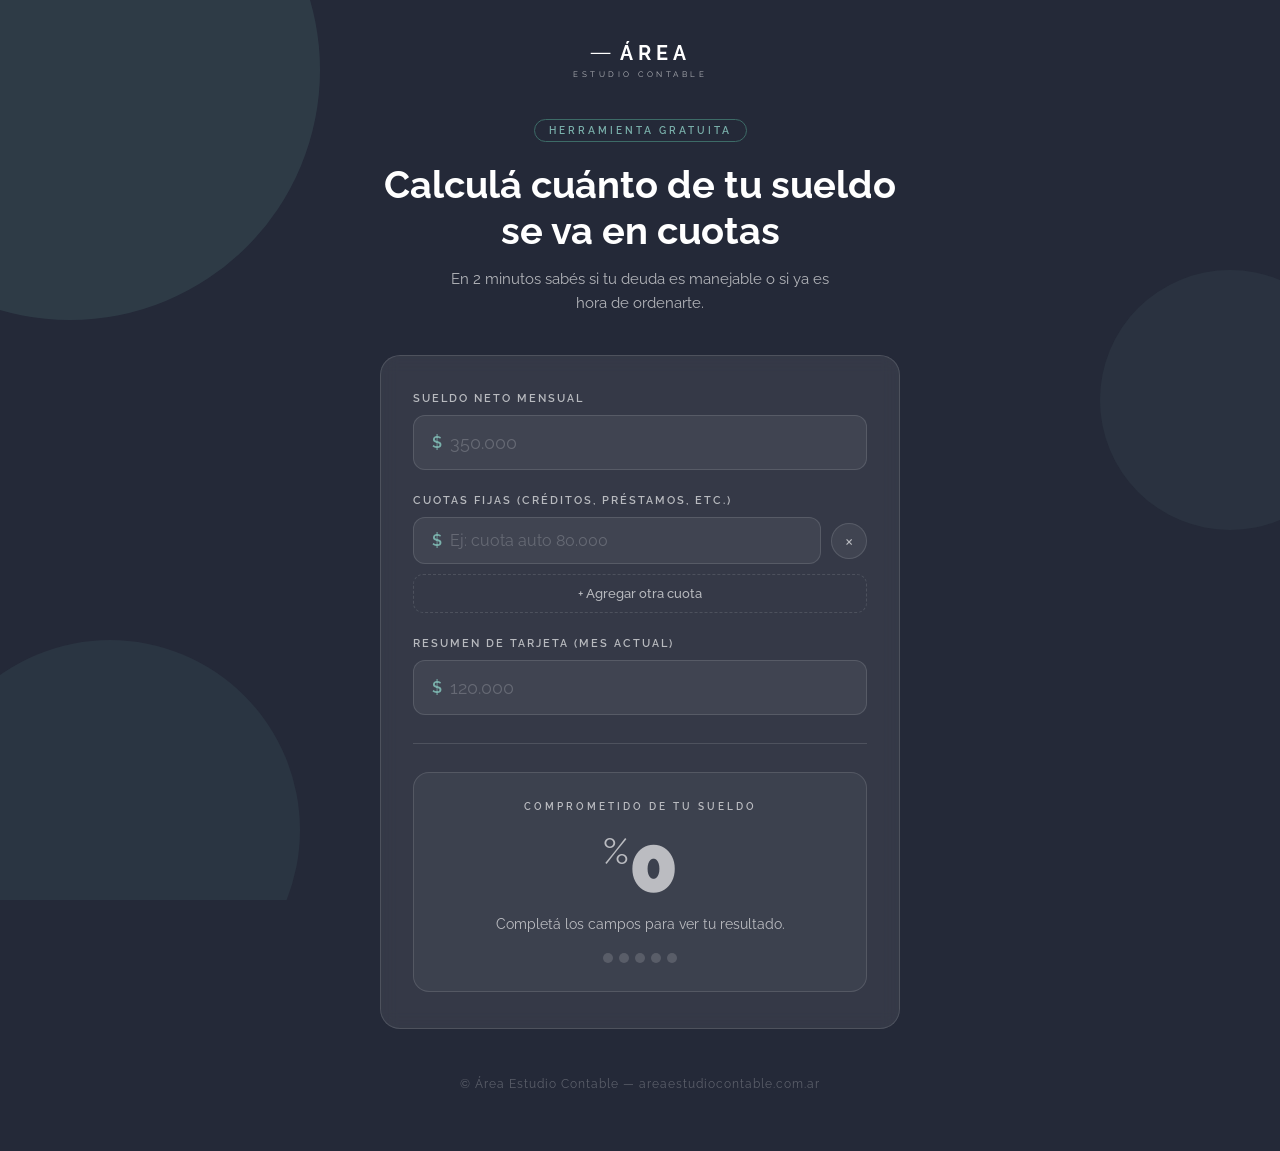
==== cuotas/index.html @ 5ec8b404 "Add files via upload" ====
<!DOCTYPE html>
<html lang="es">
<head>
<meta charset="UTF-8"/>
<meta name="viewport" content="width=device-width, initial-scale=1.0"/>
<title>Calculá tus cuotas — Área Estudio Contable</title>
<link href="https://fonts.googleapis.com/css2?family=Raleway:ital,wght@0,300;0,400;0,500;0,600;0,700;0,900;1,300&display=swap" rel="stylesheet"/>
<style>
  *, *::before, *::after { box-sizing: border-box; margin: 0; padding: 0; }

  :root {
    --bg: #2d3447;
    --bg2: #242938;
    --teal: #5f8e8a;
    --teal-light: #7ab0ab;
    --teal-dark: #3d6b67;
    --white: #ffffff;
    --white-dim: rgba(255,255,255,0.65);
    --white-faint: rgba(255,255,255,0.08);
    --white-border: rgba(255,255,255,0.12);
    --danger: #e05c5c;
    --warning: #e8b44a;
    --success: #5cbd7e;
  }

  html, body {
    min-height: 100vh;
    font-family: 'Raleway', sans-serif;
    background: var(--bg2);
    color: var(--white);
    overflow-x: hidden;
  }

  /* BLOBS */
  .blob-container {
    position: fixed; inset: 0; pointer-events: none; z-index: 0; overflow: hidden;
  }
  .blob {
    position: absolute; border-radius: 50%; background: var(--teal); opacity: 0.18;
    animation: float 8s ease-in-out infinite;
  }
  .blob-1 { width: 500px; height: 500px; top: -180px; left: -180px; animation-delay: 0s; }
  .blob-2 { width: 380px; height: 380px; bottom: -120px; left: -80px; opacity: 0.12; animation-delay: -3s; }
  .blob-3 { width: 260px; height: 260px; top: 30%; right: -80px; opacity: 0.10; animation-delay: -5s; }

  @keyframes float {
    0%, 100% { transform: translateY(0px) scale(1); }
    50% { transform: translateY(-20px) scale(1.03); }
  }

  /* LAYOUT */
  .page {
    position: relative; z-index: 1;
    min-height: 100vh;
    display: flex; flex-direction: column; align-items: center;
    padding: 0 20px 60px;
  }

  /* HEADER */
  header {
    width: 100%; max-width: 560px;
    padding: 36px 0 0;
    text-align: center;
  }
  .logo {
    font-size: 20px; font-weight: 700; letter-spacing: 5px; color: var(--white);
    display: inline-flex; align-items: baseline; gap: 3px;
  }
  .logo-dash { font-size: 26px; font-weight: 300; }
  .logo-sub {
    display: block; font-size: 8px; font-weight: 400;
    letter-spacing: 3.5px; color: var(--white-dim); margin-top: 3px; text-align: center;
  }

  .hero {
    margin-top: 40px;
    text-align: center;
  }
  .hero-tag {
    display: inline-block;
    font-size: 10px; font-weight: 600; letter-spacing: 3px;
    color: var(--teal-light); text-transform: uppercase;
    border: 1px solid var(--teal-dark);
    padding: 5px 14px; border-radius: 20px;
    margin-bottom: 20px;
  }
  .hero h1 {
    font-size: clamp(26px, 6vw, 38px);
    font-weight: 700; line-height: 1.2;
    color: var(--white);
    margin-bottom: 14px;
  }
  .hero p {
    font-size: 15px; font-weight: 400;
    color: var(--white-dim); line-height: 1.6;
    max-width: 400px; margin: 0 auto;
  }

  /* CARD */
  .card {
    width: 100%; max-width: 520px;
    margin-top: 40px;
    background: var(--white-faint);
    border: 1px solid var(--white-border);
    border-radius: 20px;
    padding: 36px 32px;
    backdrop-filter: blur(8px);
  }

  /* FIELD */
  .field { margin-bottom: 24px; }
  .field label {
    display: block;
    font-size: 11px; font-weight: 600; letter-spacing: 2px;
    color: var(--white-dim); text-transform: uppercase;
    margin-bottom: 10px;
  }
  .input-wrap {
    display: flex; align-items: center;
    background: rgba(255,255,255,0.06);
    border: 1px solid var(--white-border);
    border-radius: 12px;
    padding: 0 18px;
    transition: border-color 0.2s;
  }
  .input-wrap:focus-within {
    border-color: var(--teal);
  }
  .input-prefix {
    font-size: 16px; font-weight: 600; color: var(--teal-light);
    margin-right: 8px; flex-shrink: 0;
  }
  .input-wrap input {
    flex: 1;
    background: transparent; border: none; outline: none;
    font-family: 'Raleway', sans-serif;
    font-size: 18px; font-weight: 600;
    color: var(--white);
    padding: 16px 0;
    width: 100%;
  }
  .input-wrap input::placeholder { color: rgba(255,255,255,0.2); font-weight: 400; }

  /* ADD ROW */
  .cuotas-list { display: flex; flex-direction: column; gap: 10px; margin-bottom: 10px; }
  .cuota-row {
    display: flex; align-items: center; gap: 10px;
  }
  .cuota-row .input-wrap { flex: 1; }
  .cuota-row input { font-size: 16px; padding: 13px 0; }
  .btn-remove {
    width: 36px; height: 36px; border-radius: 50%;
    background: rgba(255,255,255,0.06); border: 1px solid var(--white-border);
    color: var(--white-dim); font-size: 18px; cursor: pointer;
    display: flex; align-items: center; justify-content: center;
    flex-shrink: 0; transition: background 0.2s;
    font-family: 'Raleway', sans-serif;
  }
  .btn-remove:hover { background: rgba(224,92,92,0.2); border-color: var(--danger); color: var(--danger); }

  .btn-add {
    background: none; border: 1px dashed var(--white-border);
    border-radius: 10px; padding: 11px;
    color: var(--white-dim); font-family: 'Raleway', sans-serif;
    font-size: 13px; font-weight: 500; cursor: pointer;
    width: 100%; transition: all 0.2s;
    display: flex; align-items: center; justify-content: center; gap: 6px;
  }
  .btn-add:hover { border-color: var(--teal); color: var(--teal-light); }

  /* DIVIDER */
  .divider {
    height: 1px; background: var(--white-border);
    margin: 28px 0;
  }

  /* RESULT */
  .result-box {
    background: rgba(255,255,255,0.04);
    border: 1px solid var(--white-border);
    border-radius: 16px; padding: 28px 24px;
    text-align: center;
    transition: all 0.4s;
  }
  .result-label {
    font-size: 10px; font-weight: 600; letter-spacing: 3px;
    color: var(--white-dim); text-transform: uppercase; margin-bottom: 12px;
  }
  .result-pct {
    font-size: clamp(52px, 14vw, 80px);
    font-weight: 900; line-height: 1;
    transition: color 0.4s;
  }
  .result-pct span { font-size: 0.45em; font-weight: 400; vertical-align: super; }
  .result-sub {
    font-size: 14px; color: var(--white-dim);
    margin-top: 10px; line-height: 1.5;
  }
  .result-sub strong { color: var(--white); }

  /* SEMÁFORO */
  .semaforo {
    display: flex; gap: 6px; justify-content: center;
    margin-top: 18px;
  }
  .dot {
    width: 10px; height: 10px; border-radius: 50%;
    background: rgba(255,255,255,0.15);
    transition: background 0.4s;
  }

  /* MENSAJE */
  .msg-box {
    margin-top: 20px;
    border-radius: 12px; padding: 16px 20px;
    font-size: 14px; line-height: 1.5;
    border: 1px solid transparent;
    display: none;
  }
  .msg-box.visible { display: block; }
  .msg-success { background: rgba(92,189,126,0.1); border-color: rgba(92,189,126,0.3); color: #7de0a3; }
  .msg-warning { background: rgba(232,180,74,0.1); border-color: rgba(232,180,74,0.3); color: #f0c96a; }
  .msg-danger  { background: rgba(224,92,92,0.1);  border-color: rgba(224,92,92,0.3);  color: #f08080; }

  /* CTA */
  .cta-box {
    width: 100%; max-width: 520px;
    margin-top: 24px;
    background: var(--teal-dark);
    border-radius: 16px; padding: 28px 32px;
    text-align: center;
  }
  .cta-box p {
    font-size: 15px; font-weight: 500; color: var(--white);
    line-height: 1.5; margin-bottom: 18px;
  }
  .btn-cta {
    display: inline-block;
    background: var(--white); color: var(--teal-dark);
    font-family: 'Raleway', sans-serif;
    font-size: 14px; font-weight: 700; letter-spacing: 1px;
    padding: 14px 32px; border-radius: 30px;
    text-decoration: none; border: none; cursor: pointer;
    transition: opacity 0.2s;
  }
  .btn-cta:hover { opacity: 0.85; }

  /* FOOTER */
  footer {
    margin-top: 48px; text-align: center;
    font-size: 12px; color: rgba(255,255,255,0.25);
    letter-spacing: 1px;
  }
</style>
</head>
<body>

<div class="blob-container">
  <div class="blob blob-1"></div>
  <div class="blob blob-2"></div>
  <div class="blob blob-3"></div>
</div>

<div class="page">

  <header>
    <div class="logo">
      <span class="logo-dash">—</span>ÁREA
    </div>
    <span class="logo-sub">ESTUDIO CONTABLE</span>

    <div class="hero">
      <div class="hero-tag">Herramienta gratuita</div>
      <h1>Calculá cuánto de tu sueldo se va en cuotas</h1>
      <p>En 2 minutos sabés si tu deuda es manejable o si ya es hora de ordenarte.</p>
    </div>
  </header>

  <div class="card">

    <!-- SUELDO -->
    <div class="field">
      <label>Sueldo neto mensual</label>
      <div class="input-wrap">
        <span class="input-prefix">$</span>
        <input type="number" id="sueldo" placeholder="350.000" min="0" oninput="calcular()"/>
      </div>
    </div>

    <!-- CUOTAS -->
    <div class="field">
      <label>Cuotas fijas (créditos, préstamos, etc.)</label>
      <div class="cuotas-list" id="cuotas-list">
        <div class="cuota-row" data-id="1">
          <div class="input-wrap">
            <span class="input-prefix">$</span>
            <input type="number" placeholder="Ej: cuota auto 80.000" min="0" oninput="calcular()"/>
          </div>
          <button class="btn-remove" onclick="removeRow(this)" title="Eliminar">×</button>
        </div>
      </div>
      <button class="btn-add" onclick="addRow()">+ Agregar otra cuota</button>
    </div>

    <!-- TARJETA -->
    <div class="field" style="margin-bottom:0;">
      <label>Resumen de tarjeta (mes actual)</label>
      <div class="input-wrap">
        <span class="input-prefix">$</span>
        <input type="number" id="tarjeta" placeholder="120.000" min="0" oninput="calcular()"/>
      </div>
    </div>

    <div class="divider"></div>

    <!-- RESULTADO -->
    <div class="result-box" id="result-box">
      <div class="result-label">Comprometido de tu sueldo</div>
      <div class="result-pct" id="result-pct" style="color: var(--white-dim);">
        <span>%</span>0
      </div>
      <div class="result-sub" id="result-sub">
        Completá los campos para ver tu resultado.
      </div>
      <div class="semaforo" id="semaforo">
        <div class="dot" id="d1"></div>
        <div class="dot" id="d2"></div>
        <div class="dot" id="d3"></div>
        <div class="dot" id="d4"></div>
        <div class="dot" id="d5"></div>
      </div>
    </div>

    <div class="msg-box" id="msg-box"></div>

  </div>

  <div class="cta-box" id="cta-box" style="display:none;">
    <p id="cta-text">¿Querés ordenar tus finanzas con ayuda profesional? En Área te acompañamos.</p>
    <a class="btn-cta" href="https://wa.me/5492284XXXXXX?text=Hola!%20Calculé%20mis%20cuotas%20y%20quiero%20ordenarme." target="_blank">Escribinos por WhatsApp</a>
  </div>

  <footer>
    © Área Estudio Contable — areaestudiocontable.com.ar
  </footer>

</div>

<script>
  function addRow() {
    const list = document.getElementById('cuotas-list');
    const row = document.createElement('div');
    row.className = 'cuota-row';
    row.innerHTML = `
      <div class="input-wrap">
        <span class="input-prefix">$</span>
        <input type="number" placeholder="Monto de la cuota" min="0" oninput="calcular()"/>
      </div>
      <button class="btn-remove" onclick="removeRow(this)" title="Eliminar">×</button>
    `;
    list.appendChild(row);
    row.querySelector('input').focus();
  }

  function removeRow(btn) {
    const rows = document.querySelectorAll('.cuota-row');
    if (rows.length === 1) return;
    btn.closest('.cuota-row').remove();
    calcular();
  }

  function calcular() {
    const sueldo = parseFloat(document.getElementById('sueldo').value) || 0;
    const tarjeta = parseFloat(document.getElementById('tarjeta').value) || 0;
    let totalCuotas = 0;
    document.querySelectorAll('.cuota-row input').forEach(i => {
      totalCuotas += parseFloat(i.value) || 0;
    });

    const total = totalCuotas + tarjeta;
    const pct = sueldo > 0 ? Math.round((total / sueldo) * 100) : 0;

    const pctEl = document.getElementById('result-pct');
    const subEl = document.getElementById('result-sub');
    const msgEl = document.getElementById('msg-box');
    const ctaBox = document.getElementById('cta-box');
    const ctaText = document.getElementById('cta-text');
    const dots = document.querySelectorAll('.dot');

    if (sueldo === 0) {
      pctEl.style.color = 'var(--white-dim)';
      pctEl.innerHTML = '<span>%</span>0';
      subEl.innerHTML = 'Completá los campos para ver tu resultado.';
      msgEl.className = 'msg-box';
      ctaBox.style.display = 'none';
      dots.forEach(d => d.style.background = 'rgba(255,255,255,0.15)');
      return;
    }

    pctEl.innerHTML = `<span>%</span>${pct}`;

    const totalFmt = '$' + total.toLocaleString('es-AR');
    const sueldoFmt = '$' + sueldo.toLocaleString('es-AR');
    subEl.innerHTML = `De <strong>${sueldoFmt}</strong> de sueldo, <strong>${totalFmt}</strong> ya están comprometidos.`;

    // Color y semáforo
    dots.forEach(d => d.style.background = 'rgba(255,255,255,0.15)');
    let color, activeDots, msgClass, msgText, ctaTxt;

    if (pct <= 20) {
      color = 'var(--success)'; activeDots = 1; msgClass = 'msg-success';
      msgText = '🎉 Excelente. Tu nivel de deuda es muy saludable. Tenés margen para ahorrar o invertir.';
      ctaTxt = '¿Querés que te ayudemos a aprovechar ese margen? En Área te asesoramos.';
    } else if (pct <= 35) {
      color = '#7de0a3'; activeDots = 2; msgClass = 'msg-success';
      msgText = '✅ Bien manejado. Estás dentro de un rango razonable, pero ojo con sumar más cuotas.';
      ctaTxt = '¿Querés revisar si podés optimizar alguna cuota? Te ayudamos a analizarlo.';
    } else if (pct <= 50) {
      color = 'var(--warning)'; activeDots = 3; msgClass = 'msg-warning';
      msgText = '⚠️ Zona de atención. Más de un tercio de tu sueldo ya está comprometido. Es momento de revisar.';
      ctaTxt = 'Más del 35% de tu sueldo comprometido es una señal. En Área te ayudamos a ordenarlo.';
    } else if (pct <= 70) {
      color = '#e89a4a'; activeDots = 4; msgClass = 'msg-warning';
      msgText = '🚨 Zona de riesgo. Más de la mitad de tu sueldo se va en deudas. Esto limita mucho tu margen.';
      ctaTxt = 'Esto tiene solución, pero hay que actuar. Escribinos y lo vemos juntos.';
    } else {
      color = 'var(--danger)'; activeDots = 5; msgClass = 'msg-danger';
      msgText = '🔴 Nivel crítico. Tu deuda supera el 70% de tu sueldo. Es urgente reorganizar las prioridades.';
      ctaTxt = 'Nivel crítico de deuda. No lo dejés pasar, escribinos hoy y buscamos una salida.';
    }

    pctEl.style.color = color;
    for (let i = 0; i < activeDots; i++) {
      dots[i].style.background = color;
    }

    msgEl.className = `msg-box visible ${msgClass}`;
    msgEl.textContent = msgText;

    ctaBox.style.display = 'block';
    ctaText.textContent = ctaTxt;
  }
</script>
</body>
</html>
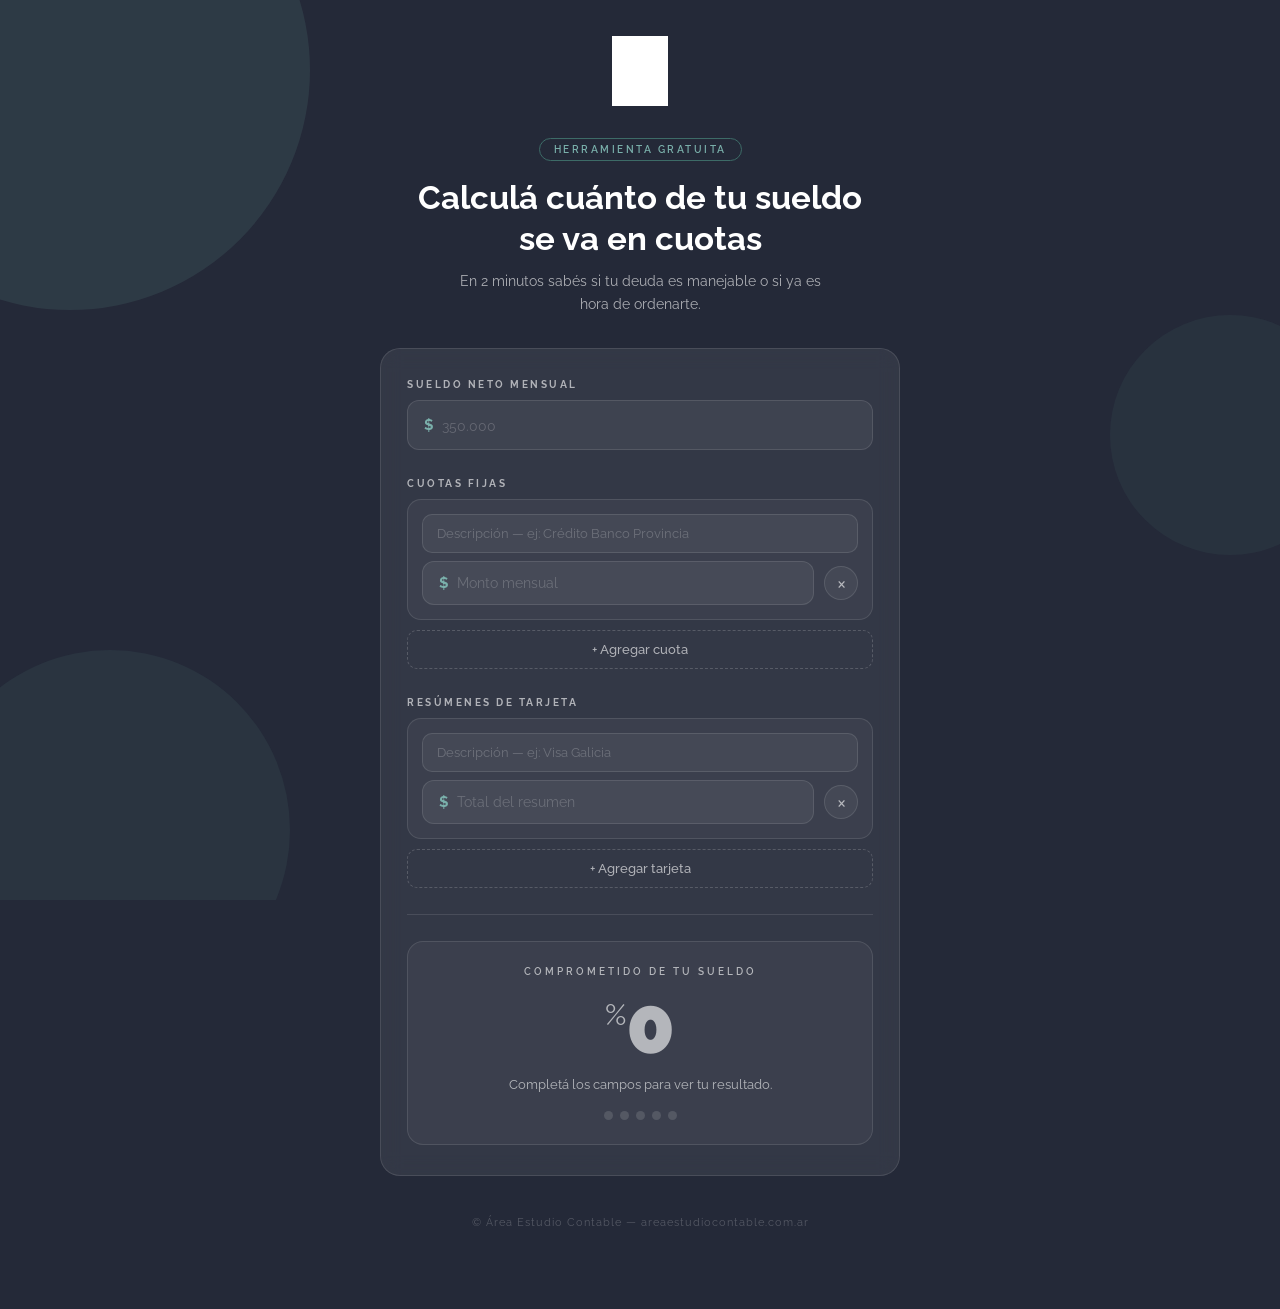
==== commit c01d3b0b: "Update print statement from 'Hello' to 'Goodbye'" ====
--- a/cuotas/index.html
+++ b/cuotas/index.html
@@ -4,441 +4,242 @@
 <meta charset="UTF-8"/>
 <meta name="viewport" content="width=device-width, initial-scale=1.0"/>
 <title>Calculá tus cuotas — Área Estudio Contable</title>
-<link href="https://fonts.googleapis.com/css2?family=Raleway:ital,wght@0,300;0,400;0,500;0,600;0,700;0,900;1,300&display=swap" rel="stylesheet"/>
+<link href="https://fonts.googleapis.com/css2?family=Raleway:wght@300;400;500;600;700;900&display=swap" rel="stylesheet"/>
 <style>
   *, *::before, *::after { box-sizing: border-box; margin: 0; padding: 0; }
-
   :root {
-    --bg: #2d3447;
-    --bg2: #242938;
-    --teal: #5f8e8a;
-    --teal-light: #7ab0ab;
-    --teal-dark: #3d6b67;
-    --white: #ffffff;
-    --white-dim: rgba(255,255,255,0.65);
-    --white-faint: rgba(255,255,255,0.08);
-    --white-border: rgba(255,255,255,0.12);
-    --danger: #e05c5c;
-    --warning: #e8b44a;
-    --success: #5cbd7e;
-  }
-
-  html, body {
-    min-height: 100vh;
-    font-family: 'Raleway', sans-serif;
-    background: var(--bg2);
-    color: var(--white);
-    overflow-x: hidden;
-  }
-
-  /* BLOBS */
-  .blob-container {
-    position: fixed; inset: 0; pointer-events: none; z-index: 0; overflow: hidden;
-  }
-  .blob {
-    position: absolute; border-radius: 50%; background: var(--teal); opacity: 0.18;
-    animation: float 8s ease-in-out infinite;
-  }
-  .blob-1 { width: 500px; height: 500px; top: -180px; left: -180px; animation-delay: 0s; }
-  .blob-2 { width: 380px; height: 380px; bottom: -120px; left: -80px; opacity: 0.12; animation-delay: -3s; }
-  .blob-3 { width: 260px; height: 260px; top: 30%; right: -80px; opacity: 0.10; animation-delay: -5s; }
-
-  @keyframes float {
-    0%, 100% { transform: translateY(0px) scale(1); }
-    50% { transform: translateY(-20px) scale(1.03); }
-  }
-
-  /* LAYOUT */
-  .page {
-    position: relative; z-index: 1;
-    min-height: 100vh;
-    display: flex; flex-direction: column; align-items: center;
-    padding: 0 20px 60px;
-  }
-
-  /* HEADER */
-  header {
-    width: 100%; max-width: 560px;
-    padding: 36px 0 0;
-    text-align: center;
-  }
-  .logo {
-    font-size: 20px; font-weight: 700; letter-spacing: 5px; color: var(--white);
-    display: inline-flex; align-items: baseline; gap: 3px;
-  }
-  .logo-dash { font-size: 26px; font-weight: 300; }
-  .logo-sub {
-    display: block; font-size: 8px; font-weight: 400;
-    letter-spacing: 3.5px; color: var(--white-dim); margin-top: 3px; text-align: center;
-  }
-
-  .hero {
-    margin-top: 40px;
-    text-align: center;
-  }
-  .hero-tag {
-    display: inline-block;
-    font-size: 10px; font-weight: 600; letter-spacing: 3px;
-    color: var(--teal-light); text-transform: uppercase;
-    border: 1px solid var(--teal-dark);
-    padding: 5px 14px; border-radius: 20px;
-    margin-bottom: 20px;
-  }
-  .hero h1 {
-    font-size: clamp(26px, 6vw, 38px);
-    font-weight: 700; line-height: 1.2;
-    color: var(--white);
-    margin-bottom: 14px;
-  }
-  .hero p {
-    font-size: 15px; font-weight: 400;
-    color: var(--white-dim); line-height: 1.6;
-    max-width: 400px; margin: 0 auto;
-  }
-
-  /* CARD */
-  .card {
-    width: 100%; max-width: 520px;
-    margin-top: 40px;
-    background: var(--white-faint);
-    border: 1px solid var(--white-border);
-    border-radius: 20px;
-    padding: 36px 32px;
-    backdrop-filter: blur(8px);
-  }
-
-  /* FIELD */
-  .field { margin-bottom: 24px; }
-  .field label {
-    display: block;
-    font-size: 11px; font-weight: 600; letter-spacing: 2px;
-    color: var(--white-dim); text-transform: uppercase;
-    margin-bottom: 10px;
-  }
-  .input-wrap {
-    display: flex; align-items: center;
-    background: rgba(255,255,255,0.06);
-    border: 1px solid var(--white-border);
-    border-radius: 12px;
-    padding: 0 18px;
-    transition: border-color 0.2s;
-  }
-  .input-wrap:focus-within {
-    border-color: var(--teal);
-  }
-  .input-prefix {
-    font-size: 16px; font-weight: 600; color: var(--teal-light);
-    margin-right: 8px; flex-shrink: 0;
-  }
-  .input-wrap input {
-    flex: 1;
-    background: transparent; border: none; outline: none;
-    font-family: 'Raleway', sans-serif;
-    font-size: 18px; font-weight: 600;
-    color: var(--white);
-    padding: 16px 0;
-    width: 100%;
-  }
-  .input-wrap input::placeholder { color: rgba(255,255,255,0.2); font-weight: 400; }
-
-  /* ADD ROW */
-  .cuotas-list { display: flex; flex-direction: column; gap: 10px; margin-bottom: 10px; }
-  .cuota-row {
-    display: flex; align-items: center; gap: 10px;
-  }
-  .cuota-row .input-wrap { flex: 1; }
-  .cuota-row input { font-size: 16px; padding: 13px 0; }
-  .btn-remove {
-    width: 36px; height: 36px; border-radius: 50%;
-    background: rgba(255,255,255,0.06); border: 1px solid var(--white-border);
-    color: var(--white-dim); font-size: 18px; cursor: pointer;
-    display: flex; align-items: center; justify-content: center;
-    flex-shrink: 0; transition: background 0.2s;
-    font-family: 'Raleway', sans-serif;
-  }
-  .btn-remove:hover { background: rgba(224,92,92,0.2); border-color: var(--danger); color: var(--danger); }
-
-  .btn-add {
-    background: none; border: 1px dashed var(--white-border);
-    border-radius: 10px; padding: 11px;
-    color: var(--white-dim); font-family: 'Raleway', sans-serif;
-    font-size: 13px; font-weight: 500; cursor: pointer;
-    width: 100%; transition: all 0.2s;
-    display: flex; align-items: center; justify-content: center; gap: 6px;
-  }
-  .btn-add:hover { border-color: var(--teal); color: var(--teal-light); }
-
-  /* DIVIDER */
-  .divider {
-    height: 1px; background: var(--white-border);
-    margin: 28px 0;
-  }
-
-  /* RESULT */
-  .result-box {
-    background: rgba(255,255,255,0.04);
-    border: 1px solid var(--white-border);
-    border-radius: 16px; padding: 28px 24px;
-    text-align: center;
-    transition: all 0.4s;
-  }
-  .result-label {
-    font-size: 10px; font-weight: 600; letter-spacing: 3px;
-    color: var(--white-dim); text-transform: uppercase; margin-bottom: 12px;
-  }
-  .result-pct {
-    font-size: clamp(52px, 14vw, 80px);
-    font-weight: 900; line-height: 1;
-    transition: color 0.4s;
-  }
-  .result-pct span { font-size: 0.45em; font-weight: 400; vertical-align: super; }
-  .result-sub {
-    font-size: 14px; color: var(--white-dim);
-    margin-top: 10px; line-height: 1.5;
-  }
-  .result-sub strong { color: var(--white); }
-
-  /* SEMÁFORO */
-  .semaforo {
-    display: flex; gap: 6px; justify-content: center;
-    margin-top: 18px;
-  }
-  .dot {
-    width: 10px; height: 10px; border-radius: 50%;
-    background: rgba(255,255,255,0.15);
-    transition: background 0.4s;
-  }
-
-  /* MENSAJE */
-  .msg-box {
-    margin-top: 20px;
-    border-radius: 12px; padding: 16px 20px;
-    font-size: 14px; line-height: 1.5;
-    border: 1px solid transparent;
-    display: none;
-  }
-  .msg-box.visible { display: block; }
-  .msg-success { background: rgba(92,189,126,0.1); border-color: rgba(92,189,126,0.3); color: #7de0a3; }
-  .msg-warning { background: rgba(232,180,74,0.1); border-color: rgba(232,180,74,0.3); color: #f0c96a; }
-  .msg-danger  { background: rgba(224,92,92,0.1);  border-color: rgba(224,92,92,0.3);  color: #f08080; }
-
-  /* CTA */
-  .cta-box {
-    width: 100%; max-width: 520px;
-    margin-top: 24px;
-    background: var(--teal-dark);
-    border-radius: 16px; padding: 28px 32px;
-    text-align: center;
-  }
-  .cta-box p {
-    font-size: 15px; font-weight: 500; color: var(--white);
-    line-height: 1.5; margin-bottom: 18px;
-  }
-  .btn-cta {
-    display: inline-block;
-    background: var(--white); color: var(--teal-dark);
-    font-family: 'Raleway', sans-serif;
-    font-size: 14px; font-weight: 700; letter-spacing: 1px;
-    padding: 14px 32px; border-radius: 30px;
-    text-decoration: none; border: none; cursor: pointer;
-    transition: opacity 0.2s;
-  }
-  .btn-cta:hover { opacity: 0.85; }
-
-  /* FOOTER */
-  footer {
-    margin-top: 48px; text-align: center;
-    font-size: 12px; color: rgba(255,255,255,0.25);
-    letter-spacing: 1px;
-  }
+    --bg2: #242938; --teal: #5f8e8a; --teal-light: #7ab0ab; --teal-dark: #3d6b67;
+    --white: #ffffff; --white-dim: rgba(255,255,255,0.62); --white-faint: rgba(255,255,255,0.07);
+    --white-border: rgba(255,255,255,0.11); --danger: #e05c5c; --warning: #e8b44a; --success: #5cbd7e;
+  }
+  html, body { min-height: 100vh; font-family: 'Raleway', sans-serif; background: var(--bg2); color: var(--white); overflow-x: hidden; }
+  .blob-container { position: fixed; inset: 0; pointer-events: none; z-index: 0; overflow: hidden; }
+  .blob { position: absolute; border-radius: 50%; background: var(--teal); animation: bfloat 9s ease-in-out infinite; }
+  .blob-1 { width: 480px; height: 480px; top: -170px; left: -170px; opacity: 0.17; }
+  .blob-2 { width: 360px; height: 360px; bottom: -110px; left: -70px; opacity: 0.11; animation-delay: -3.5s; }
+  .blob-3 { width: 240px; height: 240px; top: 35%; right: -70px; opacity: 0.09; animation-delay: -6s; }
+  @keyframes bfloat { 0%,100%{transform:translateY(0) scale(1);} 50%{transform:translateY(-18px) scale(1.03);} }
+  .page { position: relative; z-index: 1; min-height: 100vh; display: flex; flex-direction: column; align-items: center; padding: 0 16px 80px; }
+  header { width: 100%; max-width: 540px; padding: 36px 0 0; text-align: center; }
+  .logo-img { height: 70px; width: auto; display: block; margin: 0 auto; filter: brightness(0) invert(1); }
+  .hero { margin-top: 32px; text-align: center; }
+  .hero-tag { display: inline-block; font-size: 10px; font-weight: 600; letter-spacing: 2.5px; color: var(--teal-light); text-transform: uppercase; border: 1px solid var(--teal-dark); padding: 5px 14px; border-radius: 20px; margin-bottom: 16px; }
+  .hero h1 { font-size: clamp(21px, 5.5vw, 33px); font-weight: 700; line-height: 1.25; margin-bottom: 10px; }
+  .hero p { font-size: 14px; color: var(--white-dim); line-height: 1.65; max-width: 370px; margin: 0 auto; }
+  .card { width: 100%; max-width: 520px; margin-top: 32px; background: var(--white-faint); border: 1px solid var(--white-border); border-radius: 20px; padding: 30px 26px; backdrop-filter: blur(10px); }
+  @media(max-width:420px){.card{padding:22px 16px;}}
+  .section-title { font-size: 10px; font-weight: 700; letter-spacing: 2.5px; color: var(--white-dim); text-transform: uppercase; margin-bottom: 10px; }
+  .mb20{margin-bottom:20px;} .mb28{margin-bottom:28px;}
+  .input-wrap { display: flex; align-items: center; background: rgba(255,255,255,0.06); border: 1px solid var(--white-border); border-radius: 12px; padding: 0 16px; transition: border-color 0.2s; }
+  .input-wrap:focus-within{border-color:var(--teal);}
+  .input-prefix{font-size:15px;font-weight:700;color:var(--teal-light);margin-right:8px;flex-shrink:0;}
+  .input-wrap input { flex:1; background:transparent; border:none; outline:none; font-family:'Raleway',sans-serif; font-size:17px; font-weight:600; color:var(--white); padding:14px 0; width:100%; min-width:0; }
+  .input-wrap input::placeholder{color:rgba(255,255,255,0.2);font-weight:400;font-size:14px;}
+  .input-desc { background:rgba(255,255,255,0.05); border:1px solid var(--white-border); border-radius:10px; padding:11px 14px; font-family:'Raleway',sans-serif; font-size:13px; color:var(--white); width:100%; outline:none; transition:border-color 0.2s; margin-bottom:8px; }
+  .input-desc::placeholder{color:rgba(255,255,255,0.22);}
+  .input-desc:focus{border-color:var(--teal);}
+  .item-card { background:rgba(255,255,255,0.04); border:1px solid var(--white-border); border-radius:14px; padding:14px; margin-bottom:10px; }
+  .item-row{display:flex;align-items:center;gap:10px;}
+  .item-row .input-wrap{flex:1;}
+  .item-row input[type=number]{font-size:15px;padding:12px 0;}
+  .btn-remove { width:34px;height:34px;border-radius:50%;background:rgba(255,255,255,0.05);border:1px solid var(--white-border);color:var(--white-dim);font-size:20px;cursor:pointer;display:flex;align-items:center;justify-content:center;flex-shrink:0;transition:all 0.2s;font-family:'Raleway',sans-serif;line-height:1; }
+  .btn-remove:hover{background:rgba(224,92,92,0.18);border-color:var(--danger);color:var(--danger);}
+  .btn-add { background:none;border:1px dashed rgba(255,255,255,0.18);border-radius:10px;padding:11px;color:var(--white-dim);font-family:'Raleway',sans-serif;font-size:13px;font-weight:500;cursor:pointer;width:100%;transition:all 0.2s;display:flex;align-items:center;justify-content:center;gap:6px;margin-top:2px; }
+  .btn-add:hover{border-color:var(--teal);color:var(--teal-light);}
+  .divider{height:1px;background:var(--white-border);margin:26px 0;}
+  .result-box{background:rgba(255,255,255,0.04);border:1px solid var(--white-border);border-radius:16px;padding:24px 18px;text-align:center;}
+  .result-label{font-size:10px;font-weight:600;letter-spacing:3px;color:var(--white-dim);text-transform:uppercase;margin-bottom:8px;}
+  .result-pct{font-size:clamp(52px,14vw,80px);font-weight:900;line-height:1;transition:color 0.4s;}
+  .result-pct sup{font-size:0.38em;font-weight:400;vertical-align:super;}
+  .result-sub{font-size:13px;color:var(--white-dim);margin-top:10px;line-height:1.55;}
+  .result-sub strong{color:var(--white);}
+  .semaforo{display:flex;gap:7px;justify-content:center;margin-top:16px;}
+  .dot{width:9px;height:9px;border-radius:50%;background:rgba(255,255,255,0.13);transition:background 0.4s;}
+  .msg-box{margin-top:16px;border-radius:12px;padding:13px 16px;font-size:13px;line-height:1.55;border:1px solid transparent;display:none;}
+  .msg-box.visible{display:block;}
+  .msg-success{background:rgba(92,189,126,0.09);border-color:rgba(92,189,126,0.28);color:#7de0a3;}
+  .msg-warning{background:rgba(232,180,74,0.09);border-color:rgba(232,180,74,0.28);color:#f0c96a;}
+  .msg-danger{background:rgba(224,92,92,0.09);border-color:rgba(224,92,92,0.28);color:#f08080;}
+  /* FORM MAIL */
+  .cta-box { width:100%;max-width:520px;margin-top:18px;background:var(--teal-dark);border-radius:20px;padding:28px 26px; }
+  .cta-title{font-size:15px;font-weight:700;color:var(--white);margin-bottom:6px;}
+  .cta-sub{font-size:13px;color:rgba(255,255,255,0.7);margin-bottom:20px;line-height:1.5;}
+  .mail-field{margin-bottom:14px;}
+  .mail-field label{display:block;font-size:10px;font-weight:600;letter-spacing:2px;color:rgba(255,255,255,0.6);text-transform:uppercase;margin-bottom:8px;}
+  .mail-input{width:100%;background:rgba(255,255,255,0.1);border:1px solid rgba(255,255,255,0.2);border-radius:12px;padding:13px 16px;font-family:'Raleway',sans-serif;font-size:14px;font-weight:500;color:var(--white);outline:none;transition:border-color 0.2s;}
+  .mail-input::placeholder{color:rgba(255,255,255,0.3);}
+  .mail-input:focus{border-color:rgba(255,255,255,0.6);}
+  .btn-enviar{width:100%;background:var(--white);color:var(--teal-dark);font-family:'Raleway',sans-serif;font-size:14px;font-weight:700;padding:14px;border-radius:30px;border:none;cursor:pointer;transition:opacity 0.2s;margin-top:4px;}
+  .btn-enviar:hover{opacity:0.87;}
+  .btn-enviar:disabled{opacity:0.5;cursor:not-allowed;}
+  .success-msg{display:none;background:rgba(92,189,126,0.15);border:1px solid rgba(92,189,126,0.4);border-radius:12px;padding:14px 16px;text-align:center;color:#7de0a3;font-size:14px;margin-top:12px;}
+  .success-msg.visible{display:block;}
+  footer{margin-top:40px;text-align:center;font-size:11px;color:rgba(255,255,255,0.22);letter-spacing:1px;}
 </style>
 </head>
 <body>
-
 <div class="blob-container">
   <div class="blob blob-1"></div>
   <div class="blob blob-2"></div>
   <div class="blob blob-3"></div>
 </div>
-
 <div class="page">
-
   <header>
-    <div class="logo">
-      <span class="logo-dash">—</span>ÁREA
-    </div>
-    <span class="logo-sub">ESTUDIO CONTABLE</span>
-
+    <img class="logo-img" src="[data-uri]" alt="Área Estudio Contable"/>
     <div class="hero">
       <div class="hero-tag">Herramienta gratuita</div>
-      <h1>Calculá cuánto de tu sueldo se va en cuotas</h1>
+      <h1>Calculá cuánto de tu sueldo<br>se va en cuotas</h1>
       <p>En 2 minutos sabés si tu deuda es manejable o si ya es hora de ordenarte.</p>
     </div>
   </header>
 
   <div class="card">
-
-    <!-- SUELDO -->
-    <div class="field">
-      <label>Sueldo neto mensual</label>
+    <div class="mb28">
+      <div class="section-title">Sueldo neto mensual</div>
       <div class="input-wrap">
         <span class="input-prefix">$</span>
-        <input type="number" id="sueldo" placeholder="350.000" min="0" oninput="calcular()"/>
+        <input type="number" id="sueldo" placeholder="350.000" min="0" inputmode="numeric" oninput="calcular()"/>
       </div>
     </div>
-
-    <!-- CUOTAS -->
-    <div class="field">
-      <label>Cuotas fijas (créditos, préstamos, etc.)</label>
-      <div class="cuotas-list" id="cuotas-list">
-        <div class="cuota-row" data-id="1">
-          <div class="input-wrap">
-            <span class="input-prefix">$</span>
-            <input type="number" placeholder="Ej: cuota auto 80.000" min="0" oninput="calcular()"/>
+    <div class="mb28">
+      <div class="section-title">Cuotas fijas</div>
+      <div id="cuotas-list">
+        <div class="item-card">
+          <input class="input-desc" type="text" placeholder="Descripción — ej: Crédito Banco Provincia" oninput="calcular()"/>
+          <div class="item-row">
+            <div class="input-wrap"><span class="input-prefix">$</span><input type="number" placeholder="Monto mensual" min="0" inputmode="numeric" oninput="calcular()"/></div>
+            <button class="btn-remove" onclick="removeItem(this,'cuotas-list')">×</button>
           </div>
-          <button class="btn-remove" onclick="removeRow(this)" title="Eliminar">×</button>
         </div>
       </div>
-      <button class="btn-add" onclick="addRow()">+ Agregar otra cuota</button>
-    </div>
-
-    <!-- TARJETA -->
-    <div class="field" style="margin-bottom:0;">
-      <label>Resumen de tarjeta (mes actual)</label>
-      <div class="input-wrap">
-        <span class="input-prefix">$</span>
-        <input type="number" id="tarjeta" placeholder="120.000" min="0" oninput="calcular()"/>
+      <button class="btn-add" onclick="addItem('cuotas-list','Descripción — ej: Préstamo personal','Monto mensual')">+ Agregar cuota</button>
+    </div>
+    <div class="mb20">
+      <div class="section-title">Resúmenes de tarjeta</div>
+      <div id="tarjetas-list">
+        <div class="item-card">
+          <input class="input-desc" type="text" placeholder="Descripción — ej: Visa Galicia" oninput="calcular()"/>
+          <div class="item-row">
+            <div class="input-wrap"><span class="input-prefix">$</span><input type="number" placeholder="Total del resumen" min="0" inputmode="numeric" oninput="calcular()"/></div>
+            <button class="btn-remove" onclick="removeItem(this,'tarjetas-list')">×</button>
+          </div>
+        </div>
       </div>
-    </div>
-
+      <button class="btn-add" onclick="addItem('tarjetas-list','Descripción — ej: Mastercard Santander','Total del resumen')">+ Agregar tarjeta</button>
+    </div>
     <div class="divider"></div>
-
-    <!-- RESULTADO -->
-    <div class="result-box" id="result-box">
+    <div class="result-box">
       <div class="result-label">Comprometido de tu sueldo</div>
-      <div class="result-pct" id="result-pct" style="color: var(--white-dim);">
-        <span>%</span>0
-      </div>
-      <div class="result-sub" id="result-sub">
-        Completá los campos para ver tu resultado.
-      </div>
-      <div class="semaforo" id="semaforo">
-        <div class="dot" id="d1"></div>
-        <div class="dot" id="d2"></div>
-        <div class="dot" id="d3"></div>
-        <div class="dot" id="d4"></div>
-        <div class="dot" id="d5"></div>
-      </div>
-    </div>
-
+      <div class="result-pct" id="result-pct" style="color:var(--white-dim);"><sup>%</sup>0</div>
+      <div class="result-sub" id="result-sub">Completá los campos para ver tu resultado.</div>
+      <div class="semaforo"><div class="dot"></div><div class="dot"></div><div class="dot"></div><div class="dot"></div><div class="dot"></div></div>
+    </div>
     <div class="msg-box" id="msg-box"></div>
-
   </div>
 
   <div class="cta-box" id="cta-box" style="display:none;">
-    <p id="cta-text">¿Querés ordenar tus finanzas con ayuda profesional? En Área te acompañamos.</p>
-    <a class="btn-cta" href="https://wa.me/5492284XXXXXX?text=Hola!%20Calculé%20mis%20cuotas%20y%20quiero%20ordenarme." target="_blank">Escribinos por WhatsApp</a>
+    <div class="cta-title">No lo dejés pasar, te ayudamos a organizarte.</div>
+    <div class="cta-sub">Dejanos tu nombre y mail y te contactamos a la brevedad.</div>
+    <div class="mail-field">
+      <label>Nombre</label>
+      <input class="mail-input" type="text" id="input-nombre" placeholder="Tu nombre"/>
+    </div>
+    <div class="mail-field">
+      <label>Email</label>
+      <input class="mail-input" type="email" id="input-email" placeholder="tucorreo@gmail.com"/>
+    </div>
+    <button class="btn-enviar" id="btn-enviar" onclick="enviarMail()">Enviar consulta</button>
+    <div class="success-msg" id="success-msg">✓ ¡Listo! Tu consulta fue enviada. Te contactamos pronto.</div>
   </div>
 
-  <footer>
-    © Área Estudio Contable — areaestudiocontable.com.ar
-  </footer>
-
+  <footer>© Área Estudio Contable — areaestudiocontable.com.ar</footer>
 </div>
 
 <script>
-  function addRow() {
-    const list = document.getElementById('cuotas-list');
-    const row = document.createElement('div');
-    row.className = 'cuota-row';
-    row.innerHTML = `
-      <div class="input-wrap">
-        <span class="input-prefix">$</span>
-        <input type="number" placeholder="Monto de la cuota" min="0" oninput="calcular()"/>
-      </div>
-      <button class="btn-remove" onclick="removeRow(this)" title="Eliminar">×</button>
-    `;
-    list.appendChild(row);
-    row.querySelector('input').focus();
-  }
-
-  function removeRow(btn) {
-    const rows = document.querySelectorAll('.cuota-row');
-    if (rows.length === 1) return;
-    btn.closest('.cuota-row').remove();
+  function addItem(listId, descPH, montoPH) {
+    const list = document.getElementById(listId);
+    const card = document.createElement('div');
+    card.className = 'item-card';
+    card.innerHTML = `<input class="input-desc" type="text" placeholder="${descPH}" oninput="calcular()"/><div class="item-row"><div class="input-wrap"><span class="input-prefix">$</span><input type="number" placeholder="${montoPH}" min="0" inputmode="numeric" oninput="calcular()"/></div><button class="btn-remove" onclick="removeItem(this,'${listId}')">×</button></div>`;
+    list.appendChild(card);
+    card.querySelector('.input-desc').focus();
+  }
+  function removeItem(btn, listId) {
+    const list = document.getElementById(listId);
+    if (list.querySelectorAll('.item-card').length === 1) return;
+    btn.closest('.item-card').remove();
     calcular();
   }
-
+  function sumar(listId) {
+    let t = 0;
+    document.querySelectorAll(`#${listId} input[type="number"]`).forEach(i => { t += parseFloat(i.value) || 0; });
+    return t;
+  }
   function calcular() {
     const sueldo = parseFloat(document.getElementById('sueldo').value) || 0;
-    const tarjeta = parseFloat(document.getElementById('tarjeta').value) || 0;
-    let totalCuotas = 0;
-    document.querySelectorAll('.cuota-row input').forEach(i => {
-      totalCuotas += parseFloat(i.value) || 0;
-    });
-
-    const total = totalCuotas + tarjeta;
+    const total = sumar('cuotas-list') + sumar('tarjetas-list');
     const pct = sueldo > 0 ? Math.round((total / sueldo) * 100) : 0;
-
     const pctEl = document.getElementById('result-pct');
     const subEl = document.getElementById('result-sub');
     const msgEl = document.getElementById('msg-box');
     const ctaBox = document.getElementById('cta-box');
-    const ctaText = document.getElementById('cta-text');
     const dots = document.querySelectorAll('.dot');
-
     if (sueldo === 0) {
-      pctEl.style.color = 'var(--white-dim)';
-      pctEl.innerHTML = '<span>%</span>0';
-      subEl.innerHTML = 'Completá los campos para ver tu resultado.';
-      msgEl.className = 'msg-box';
-      ctaBox.style.display = 'none';
-      dots.forEach(d => d.style.background = 'rgba(255,255,255,0.15)');
-      return;
+      pctEl.style.color='var(--white-dim)'; pctEl.innerHTML='<sup>%</sup>0';
+      subEl.textContent='Completá los campos para ver tu resultado.';
+      msgEl.className='msg-box'; ctaBox.style.display='none';
+      dots.forEach(d=>d.style.background='rgba(255,255,255,0.13)'); return;
     }
-
-    pctEl.innerHTML = `<span>%</span>${pct}`;
-
-    const totalFmt = '$' + total.toLocaleString('es-AR');
-    const sueldoFmt = '$' + sueldo.toLocaleString('es-AR');
-    subEl.innerHTML = `De <strong>${sueldoFmt}</strong> de sueldo, <strong>${totalFmt}</strong> ya están comprometidos.`;
-
-    // Color y semáforo
-    dots.forEach(d => d.style.background = 'rgba(255,255,255,0.15)');
-    let color, activeDots, msgClass, msgText, ctaTxt;
-
-    if (pct <= 20) {
-      color = 'var(--success)'; activeDots = 1; msgClass = 'msg-success';
-      msgText = '🎉 Excelente. Tu nivel de deuda es muy saludable. Tenés margen para ahorrar o invertir.';
-      ctaTxt = '¿Querés que te ayudemos a aprovechar ese margen? En Área te asesoramos.';
-    } else if (pct <= 35) {
-      color = '#7de0a3'; activeDots = 2; msgClass = 'msg-success';
-      msgText = '✅ Bien manejado. Estás dentro de un rango razonable, pero ojo con sumar más cuotas.';
-      ctaTxt = '¿Querés revisar si podés optimizar alguna cuota? Te ayudamos a analizarlo.';
-    } else if (pct <= 50) {
-      color = 'var(--warning)'; activeDots = 3; msgClass = 'msg-warning';
-      msgText = '⚠️ Zona de atención. Más de un tercio de tu sueldo ya está comprometido. Es momento de revisar.';
-      ctaTxt = 'Más del 35% de tu sueldo comprometido es una señal. En Área te ayudamos a ordenarlo.';
-    } else if (pct <= 70) {
-      color = '#e89a4a'; activeDots = 4; msgClass = 'msg-warning';
-      msgText = '🚨 Zona de riesgo. Más de la mitad de tu sueldo se va en deudas. Esto limita mucho tu margen.';
-      ctaTxt = 'Esto tiene solución, pero hay que actuar. Escribinos y lo vemos juntos.';
-    } else {
-      color = 'var(--danger)'; activeDots = 5; msgClass = 'msg-danger';
-      msgText = '🔴 Nivel crítico. Tu deuda supera el 70% de tu sueldo. Es urgente reorganizar las prioridades.';
-      ctaTxt = 'Nivel crítico de deuda. No lo dejés pasar, escribinos hoy y buscamos una salida.';
-    }
-
-    pctEl.style.color = color;
-    for (let i = 0; i < activeDots; i++) {
-      dots[i].style.background = color;
-    }
-
-    msgEl.className = `msg-box visible ${msgClass}`;
-    msgEl.textContent = msgText;
-
-    ctaBox.style.display = 'block';
-    ctaText.textContent = ctaTxt;
+    pctEl.innerHTML=`<sup>%</sup>${pct}`;
+    const fmt = n => '$'+n.toLocaleString('es-AR');
+    subEl.innerHTML=`De <strong>${fmt(sueldo)}</strong> de sueldo, <strong>${fmt(total)}</strong> ya están comprometidos.`;
+    dots.forEach(d=>d.style.background='rgba(255,255,255,0.13)');
+    let color,active,cls,msg;
+    if(pct<=20){color='#5cbd7e';active=1;cls='msg-success';msg='🎉 Excelente. Tu nivel de deuda es muy saludable. Tenés margen para ahorrar o invertir.';}
+    else if(pct<=35){color='#7de0a3';active=2;cls='msg-success';msg='✅ Bien manejado. Estás dentro de un rango razonable, pero ojo con sumar más cuotas.';}
+    else if(pct<=50){color='#e8b44a';active=3;cls='msg-warning';msg='⚠️ Zona de atención. Más de un tercio de tu sueldo ya está comprometido. Es momento de revisar.';}
+    else if(pct<=70){color='#e89a4a';active=4;cls='msg-warning';msg='🚨 Zona de riesgo. Más de la mitad de tu sueldo se va en deudas. Esto limita mucho tu margen.';}
+    else{color='#e05c5c';active=5;cls='msg-danger';msg='🔴 Nivel crítico. Tu deuda supera el 70% de tu sueldo. Es urgente reorganizar las prioridades.';}
+    pctEl.style.color=color;
+    for(let i=0;i<active;i++) dots[i].style.background=color;
+    msgEl.className=`msg-box visible ${cls}`; msgEl.textContent=msg;
+    ctaBox.style.display='block';
+  }
+
+  function resumenTexto() {
+    const sueldo = parseFloat(document.getElementById('sueldo').value) || 0;
+    const fmt = n => '$'+n.toLocaleString('es-AR');
+    let lineas = [`Sueldo neto: ${fmt(sueldo)}`, '', 'CUOTAS FIJAS:'];
+    document.querySelectorAll('#cuotas-list .item-card').forEach(card => {
+      const desc = card.querySelector('.input-desc').value || 'Sin descripción';
+      const monto = parseFloat(card.querySelector('input[type=number]').value) || 0;
+      if(monto>0) lineas.push(`  - ${desc}: ${fmt(monto)}`);
+    });
+    lineas.push(''); lineas.push('TARJETAS:');
+    document.querySelectorAll('#tarjetas-list .item-card').forEach(card => {
+      const desc = card.querySelector('.input-desc').value || 'Sin descripción';
+      const monto = parseFloat(card.querySelector('input[type=number]').value) || 0;
+      if(monto>0) lineas.push(`  - ${desc}: ${fmt(monto)}`);
+    });
+    const total = sumar('cuotas-list') + sumar('tarjetas-list');
+    const pct = sueldo > 0 ? Math.round((total / sueldo) * 100) : 0;
+    lineas.push(''); lineas.push(`TOTAL COMPROMETIDO: ${fmt(total)} (${pct}% del sueldo)`);
+    return lineas.join('\n');
+  }
+
+  function enviarMail() {
+    const nombre = document.getElementById('input-nombre').value.trim();
+    const email = document.getElementById('input-email').value.trim();
+    if(!nombre || !email) { alert('Por favor completá tu nombre y email.'); return; }
+    const emailRegex = /^[^\s@]+@[^\s@]+\.[^\s@]+$/;
+    if(!emailRegex.test(email)) { alert('El email no parece válido.'); return; }
+    const resumen = resumenTexto();
+    const asunto = encodeURIComponent(`Consulta desde calculadora de cuotas — ${nombre}`);
+    const cuerpo = encodeURIComponent(`Hola, me llegó una consulta desde la calculadora de cuotas:\n\nNombre: ${nombre}\nEmail del usuario: ${email}\n\n${resumen}\n\nPor favor contactar a la brevedad.`);
+    const mailto = `mailto:area.estudiocontable@gmail.com?subject=${asunto}&body=${cuerpo}`;
+    window.location.href = mailto;
+    document.getElementById('success-msg').classList.add('visible');
+    document.getElementById('btn-enviar').disabled = true;
   }
 </script>
 </body>
